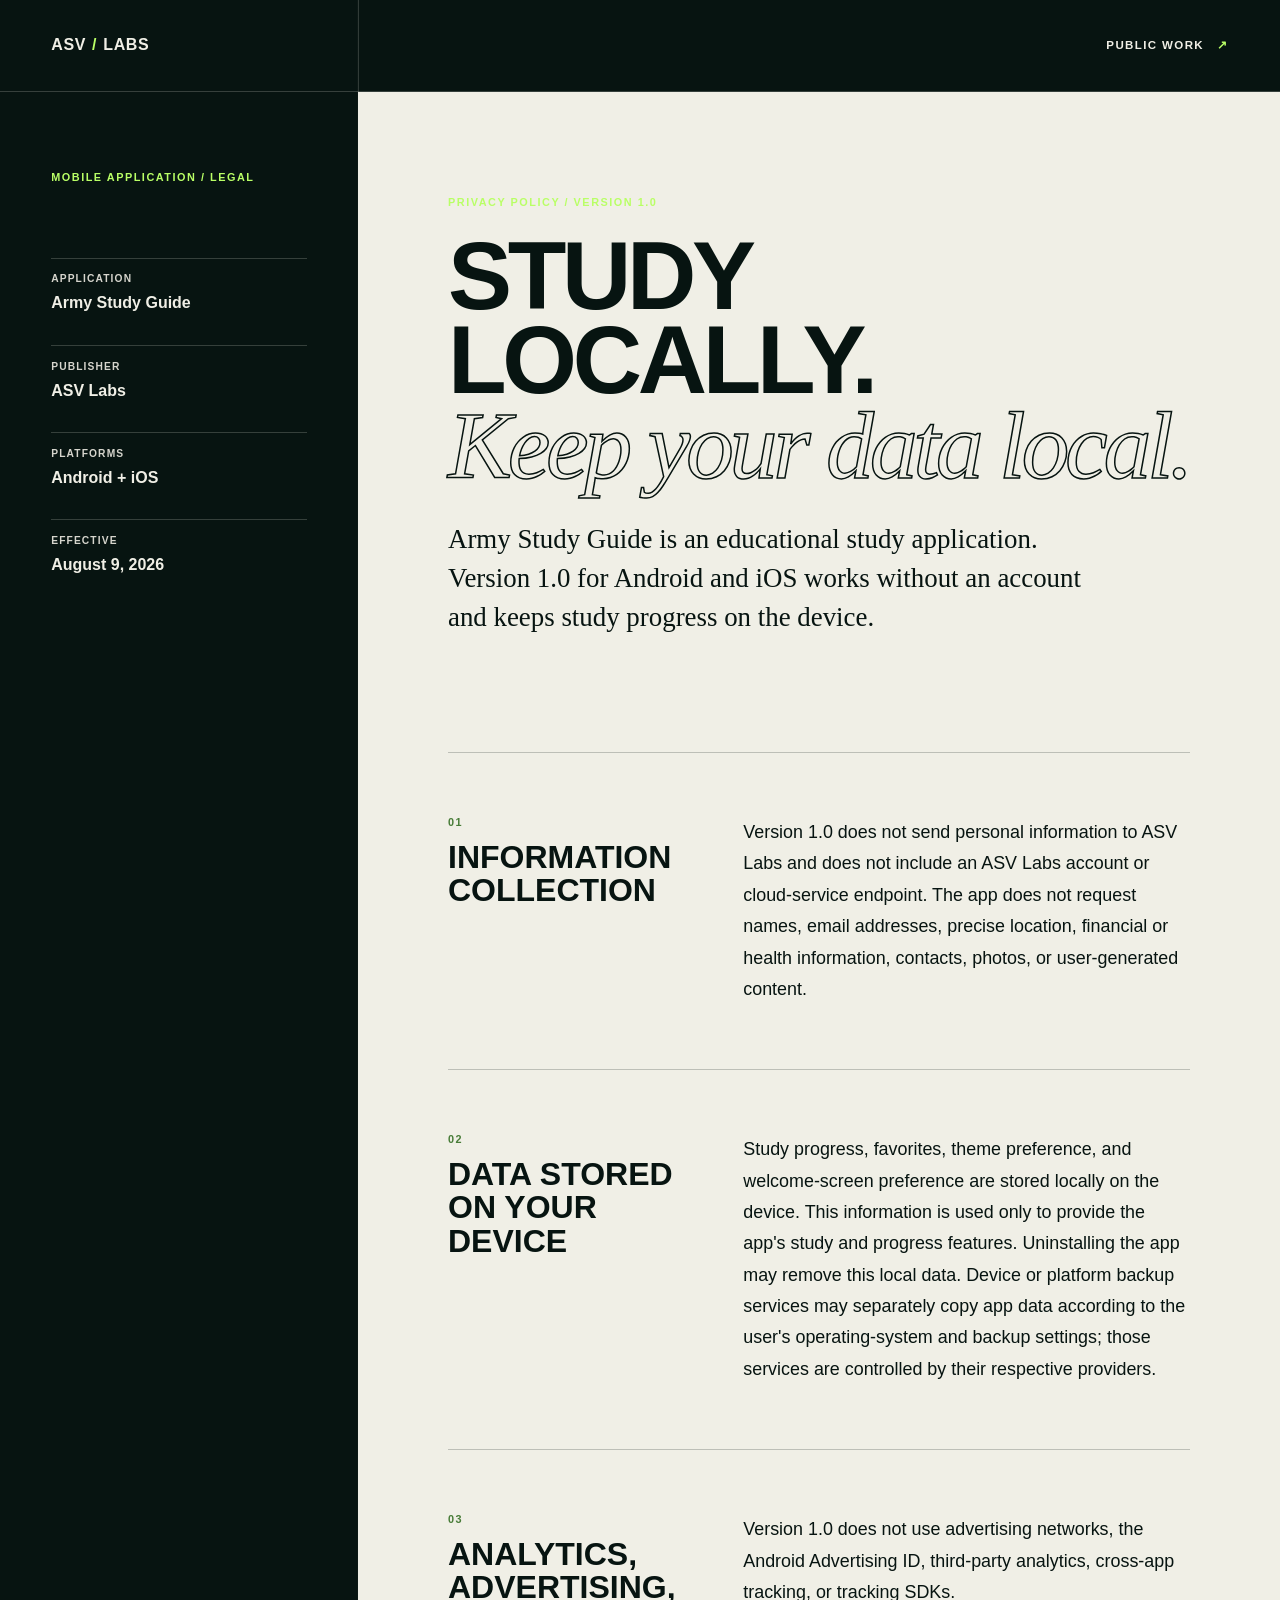
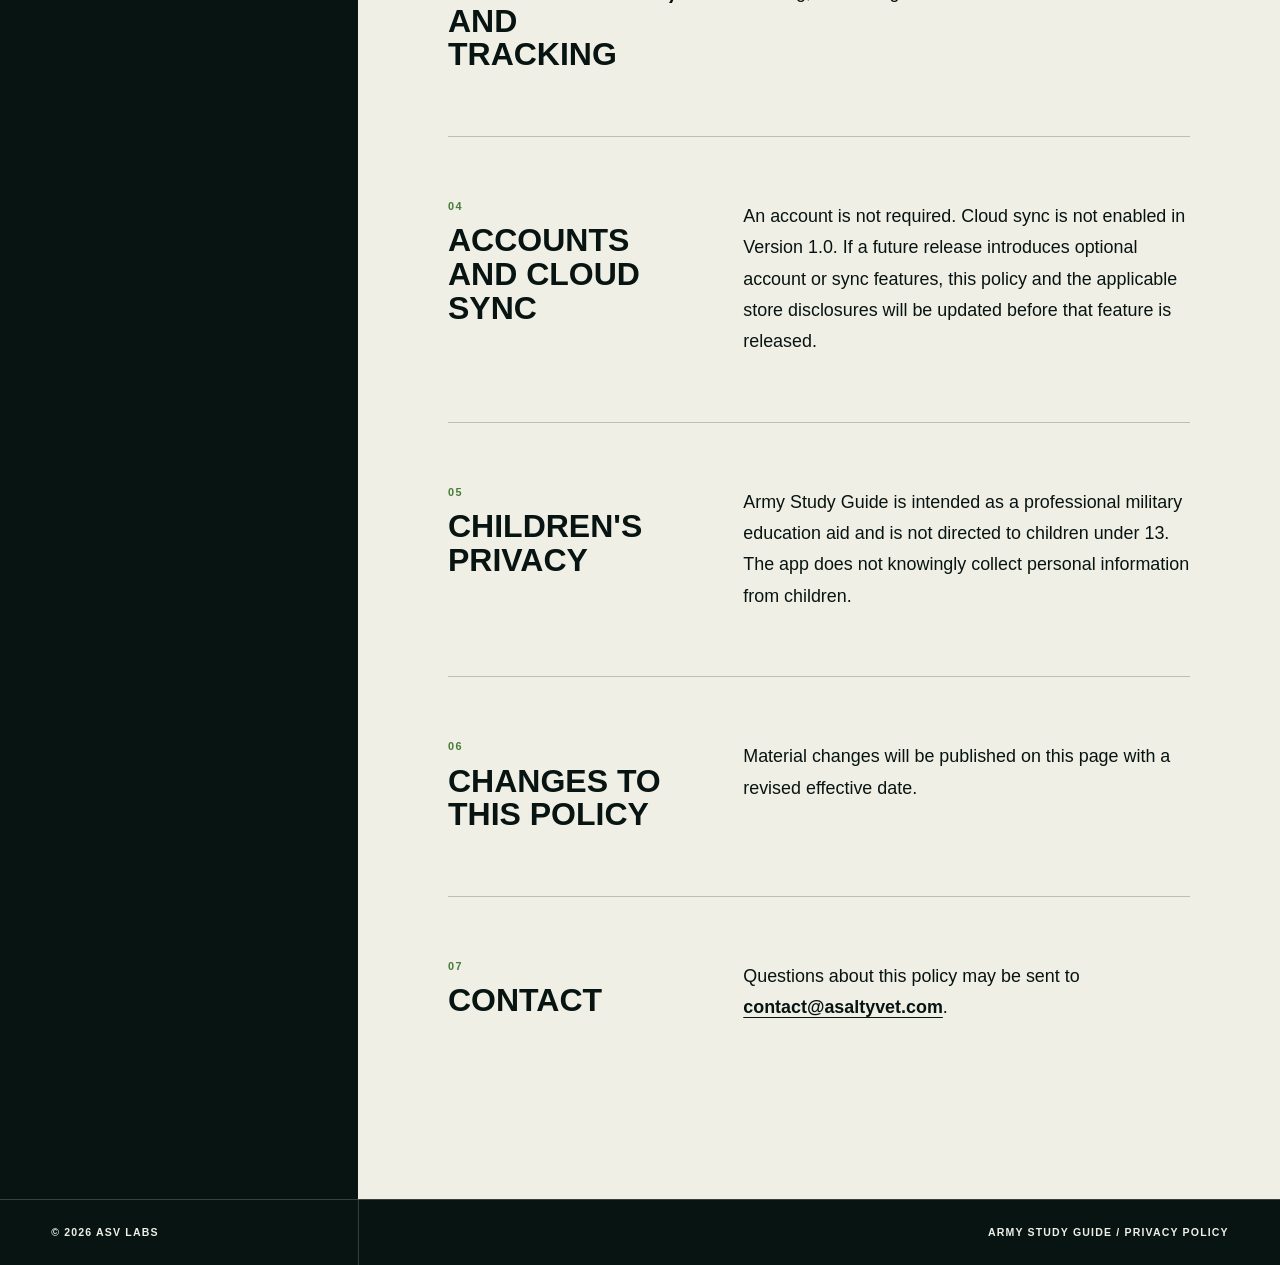
==== army-study-guide/privacy/index.html @ c25b20a5 "[verified] add Army Study Guide privacy policy" ====
<!doctype html>
<html lang="en">
  <head>
    <meta charset="utf-8" />
    <meta name="viewport" content="width=device-width, initial-scale=1" />
    <meta
      name="description"
      content="Privacy policy for the Army Study Guide mobile application by ASV Labs."
    />
    <meta name="theme-color" content="#071411" />
    <meta property="og:title" content="Army Study Guide — Privacy Policy" />
    <meta
      property="og:description"
      content="How the Army Study Guide mobile app handles study progress and personal data."
    />
    <meta property="og:type" content="website" />
    <meta
      property="og:url"
      content="https://asv-labs.github.io/army-study-guide/privacy/"
    />
    <title>Army Study Guide — Privacy Policy</title>
    <link
      rel="canonical"
      href="https://asv-labs.github.io/army-study-guide/privacy/"
    />
    <link rel="icon" href="../../assets/mark.svg" type="image/svg+xml" />
    <link rel="stylesheet" href="../../assets/styles.css" />
    <link rel="stylesheet" href="../../assets/policy.css" />
  </head>
  <body class="policy-page">
    <a class="skip-link" href="#policy">Skip to policy</a>

    <header class="policy-header">
      <a class="wordmark" href="/" aria-label="ASV Labs home">
        <span>ASV</span><b>/</b><span>LABS</span>
      </a>
      <a class="policy-header__back" href="/">Public work <span aria-hidden="true">↗</span></a>
    </header>

    <main class="policy-shell" id="policy">
      <aside class="policy-rail" aria-label="Document details">
        <p class="policy-kicker">Mobile application / Legal</p>
        <dl>
          <div>
            <dt>Application</dt>
            <dd>Army Study Guide</dd>
          </div>
          <div>
            <dt>Publisher</dt>
            <dd>ASV Labs</dd>
          </div>
          <div>
            <dt>Platforms</dt>
            <dd>Android + iOS</dd>
          </div>
          <div>
            <dt>Effective</dt>
            <dd>August 9, 2026</dd>
          </div>
        </dl>
      </aside>

      <article class="policy-document">
        <header>
          <p class="policy-kicker">Privacy policy / Version 1.0</p>
          <h1>Study locally.<br /><em>Keep your data local.</em></h1>
          <p class="policy-lead">
            Army Study Guide is an educational study application. Version 1.0 for Android and
            iOS works without an account and keeps study progress on the device.
          </p>
        </header>

        <section aria-labelledby="collection">
          <h2 id="collection"><span>01</span> Information collection</h2>
          <p>
            Version 1.0 does not send personal information to ASV Labs and does not include an
            ASV Labs account or cloud-service endpoint. The app does not request names, email
            addresses, precise location, financial or health information, contacts, photos, or
            user-generated content.
          </p>
        </section>

        <section aria-labelledby="local-data">
          <h2 id="local-data"><span>02</span> Data stored on your device</h2>
          <p>
            Study progress, favorites, theme preference, and welcome-screen preference are
            stored locally on the device. This information is used only to provide the app's
            study and progress features. Uninstalling the app may remove this local data. Device
            or platform backup services may separately copy app data according to the user's
            operating-system and backup settings; those services are controlled by their
            respective providers.
          </p>
        </section>

        <section aria-labelledby="services">
          <h2 id="services"><span>03</span> Analytics, advertising, and tracking</h2>
          <p>
            Version 1.0 does not use advertising networks, the Android Advertising ID,
            third-party analytics, cross-app tracking, or tracking SDKs.
          </p>
        </section>

        <section aria-labelledby="accounts">
          <h2 id="accounts"><span>04</span> Accounts and cloud sync</h2>
          <p>
            An account is not required. Cloud sync is not enabled in Version 1.0. If a future
            release introduces optional account or sync features, this policy and the applicable
            store disclosures will be updated before that feature is released.
          </p>
        </section>

        <section aria-labelledby="children">
          <h2 id="children"><span>05</span> Children's privacy</h2>
          <p>
            Army Study Guide is intended as a professional military education aid and is not
            directed to children under 13. The app does not knowingly collect personal
            information from children.
          </p>
        </section>

        <section aria-labelledby="changes">
          <h2 id="changes"><span>06</span> Changes to this policy</h2>
          <p>
            Material changes will be published on this page with a revised effective date.
          </p>
        </section>

        <section aria-labelledby="contact">
          <h2 id="contact"><span>07</span> Contact</h2>
          <p>
            Questions about this policy may be sent to
            <a href="mailto:contact@asaltyvet.com">contact@asaltyvet.com</a>.
          </p>
        </section>
      </article>
    </main>

    <footer class="policy-footer">
      <p>© 2026 ASV Labs</p>
      <p>Army Study Guide / Privacy policy</p>
    </footer>
  </body>
</html>
---- assets/styles.css ----
:root {
  --ink: #071411;
  --ink-soft: #10231e;
  --paper: #f0efe6;
  --paper-dim: #d6d5cd;
  --signal: #b9ff66;
  --line-dark: rgba(7, 20, 17, 0.22);
  --line-light: rgba(240, 239, 230, 0.2);
  --display: "Avenir Next Condensed", "Arial Narrow", "Helvetica Neue", Arial, sans-serif;
  --body: "Avenir Next", "Segoe UI", Helvetica, Arial, sans-serif;
  --serif: "Iowan Old Style", "Baskerville", "Times New Roman", serif;
  --ease: cubic-bezier(0.22, 1, 0.36, 1);
}

* {
  box-sizing: border-box;
}

html {
  scroll-behavior: smooth;
}

body {
  margin: 0;
  overflow-x: hidden;
  color: var(--paper);
  background: var(--ink);
  font-family: var(--body);
  font-size: 16px;
  line-height: 1.55;
  text-rendering: optimizeLegibility;
}

a {
  color: inherit;
  text-decoration-thickness: 1px;
  text-underline-offset: 0.24em;
}

a:hover {
  text-decoration-color: var(--signal);
}

img {
  display: block;
  max-width: 100%;
}

.skip-link {
  position: fixed;
  z-index: 100;
  top: 0.75rem;
  left: 0.75rem;
  padding: 0.7rem 1rem;
  color: var(--ink);
  background: var(--signal);
  transform: translateY(-180%);
  transition: transform 180ms ease;
}

.skip-link:focus {
  transform: translateY(0);
}

:focus-visible {
  outline: 2px solid var(--signal);
  outline-offset: 4px;
}

.site-header {
  position: absolute;
  z-index: 20;
  top: 0;
  left: 0;
  display: grid;
  width: 100%;
  min-height: 5.75rem;
  grid-template-columns: minmax(160px, 1fr) auto minmax(160px, 1fr);
  align-items: center;
  padding: 0 3vw;
  border-bottom: 1px solid var(--line-light);
  font-size: 0.73rem;
  font-weight: 650;
  letter-spacing: 0.12em;
  text-transform: uppercase;
}

.wordmark {
  display: inline-flex;
  width: max-content;
  align-items: center;
  gap: 0.38em;
  font-family: var(--display);
  font-size: 1rem;
  font-weight: 800;
  letter-spacing: 0.04em;
  text-decoration: none;
}

.wordmark b {
  color: var(--signal);
  font-weight: inherit;
}

.site-header nav {
  display: flex;
  gap: clamp(1.4rem, 3vw, 3.4rem);
}

.site-header nav a,
.header-github {
  text-decoration: none;
}

.site-header nav a:hover,
.header-github:hover {
  color: var(--signal);
}

.header-github {
  justify-self: end;
}

.header-github span {
  margin-left: 0.55em;
  color: var(--signal);
}

.pointer-field {
  position: fixed;
  z-index: 5;
  inset: 0;
  overflow: hidden;
  pointer-events: none;
  opacity: 0;
  transition: opacity 500ms ease;
}

.pointer-field.is-active {
  opacity: 1;
}

.pointer-field__x,
.pointer-field__y,
.pointer-field__dot {
  position: absolute;
  top: 0;
  left: 0;
}

.pointer-field__x {
  width: 100vw;
  height: 1px;
  background: rgba(185, 255, 102, 0.11);
  transform: translateY(var(--pointer-y, -100px));
}

.pointer-field__y {
  width: 1px;
  height: 100vh;
  background: rgba(185, 255, 102, 0.11);
  transform: translateX(var(--pointer-x, -100px));
}

.pointer-field__dot {
  width: 7px;
  height: 7px;
  margin: -3px 0 0 -3px;
  border-radius: 50%;
  background: var(--signal);
  transform: translate(var(--pointer-x, -100px), var(--pointer-y, -100px));
}

.hero {
  position: relative;
  display: grid;
  min-height: 100svh;
  grid-template-columns: minmax(0, 1.85fr) minmax(280px, 0.62fr);
  gap: clamp(3rem, 8vw, 9rem);
  align-items: end;
  padding: clamp(9rem, 15vh, 12rem) 3vw 3.5rem;
  overflow: hidden;
}

.hero::before {
  position: absolute;
  top: 5.75rem;
  bottom: 0;
  left: 68.5%;
  width: 1px;
  content: "";
  background: var(--line-light);
}

.hero__copy {
  position: relative;
  z-index: 8;
  min-width: 0;
}

.eyebrow {
  display: flex;
  max-width: 57rem;
  justify-content: space-between;
  gap: 2rem;
  margin: 0 0 clamp(3rem, 8vh, 6rem);
  padding-bottom: 0.8rem;
  border-bottom: 1px solid var(--line-light);
  font-size: 0.69rem;
  font-weight: 650;
  letter-spacing: 0.14em;
  text-transform: uppercase;
}

.hero h1 {
  max-width: 18ch;
  margin: 0;
  font-family: var(--display);
  font-size: clamp(4.4rem, 8.2vw, 9rem);
  font-stretch: condensed;
  font-weight: 750;
  letter-spacing: -0.055em;
  line-height: 0.84;
  text-transform: uppercase;
}

.hero h1 em {
  display: block;
  color: var(--signal);
  font-family: var(--serif);
  font-size: 0.85em;
  font-weight: 400;
  letter-spacing: -0.045em;
  line-height: 1;
  text-transform: none;
}

.hero__dek {
  max-width: 42rem;
  margin: clamp(2.5rem, 5vh, 4rem) 0 2.2rem;
  color: var(--paper-dim);
  font-size: clamp(1.05rem, 1.35vw, 1.32rem);
}

.text-action {
  display: inline-flex;
  min-height: 44px;
  align-items: center;
  gap: 1.2rem;
  font-size: 0.73rem;
  font-weight: 700;
  letter-spacing: 0.12em;
  text-decoration: none;
  text-transform: uppercase;
}

.text-action span {
  color: var(--signal);
  font-size: 1.2rem;
  transition: transform 280ms var(--ease);
}

.text-action:hover span {
  transform: translate(4px, -4px);
}

.hero > .hero__copy > .text-action span {
  transform: none;
}

.hero > .hero__copy > .text-action:hover span {
  transform: translateY(5px);
}

.field-note {
  position: relative;
  z-index: 8;
  align-self: end;
  padding: 1.2rem 0 0;
  border-top: 1px solid var(--line-light);
}

.field-note__index,
.field-note__label {
  color: var(--signal);
  font-size: 0.65rem;
  font-weight: 700;
  letter-spacing: 0.14em;
  text-transform: uppercase;
}

.field-note__body {
  margin: clamp(2rem, 6vh, 4rem) 0;
}

.field-note__body p:last-child {
  max-width: 26rem;
  margin: 1rem 0 0;
  color: var(--paper-dim);
  font-size: 0.95rem;
}

.field-note__status {
  display: flex;
  min-height: 44px;
  align-items: center;
  gap: 0.75rem;
  border-top: 1px solid var(--line-light);
  font-size: 0.72rem;
  letter-spacing: 0.08em;
  text-transform: uppercase;
}

.status-dot {
  width: 8px;
  height: 8px;
  border-radius: 50%;
  background: var(--signal);
  box-shadow: 0 0 0 5px rgba(185, 255, 102, 0.1);
}

.section-rail {
  display: grid;
  grid-template-columns: 1fr 1fr auto;
  gap: 2rem;
  padding: 1rem 3vw;
  border-top: 1px solid var(--line-light);
  border-bottom: 1px solid var(--line-light);
  font-size: 0.65rem;
  font-weight: 700;
  letter-spacing: 0.14em;
  text-transform: uppercase;
}

.section-rail--dark {
  border-color: var(--line-dark);
}

.section-rail span:nth-child(2) {
  text-align: center;
}

.featured {
  position: relative;
  z-index: 10;
  color: var(--ink);
  background: var(--paper);
}

.featured__layout {
  display: grid;
  min-height: 100svh;
  grid-template-columns: minmax(300px, 0.74fr) minmax(0, 1.26fr);
  gap: clamp(3rem, 6vw, 7rem);
  align-items: center;
  padding: clamp(4rem, 10vh, 8rem) 3vw;
}

.project-kicker {
  margin: 0 0 2rem;
  color: #3d5049;
  font-size: 0.68rem;
  font-weight: 700;
  letter-spacing: 0.13em;
  text-transform: uppercase;
}

.featured h2 {
  max-width: 7ch;
  margin: 0;
  font-family: var(--display);
  font-size: clamp(4.4rem, 8vw, 8rem);
  font-weight: 780;
  letter-spacing: -0.055em;
  line-height: 0.82;
  text-transform: uppercase;
}

.featured__lead {
  max-width: 34rem;
  margin: 2.4rem 0;
  font-size: clamp(1.05rem, 1.25vw, 1.25rem);
}

.fact-list {
  margin: 2.4rem 0;
  border-top: 1px solid var(--line-dark);
}

.fact-list > div {
  display: grid;
  grid-template-columns: 8rem 1fr;
  gap: 1rem;
  padding: 0.82rem 0;
  border-bottom: 1px solid var(--line-dark);
  font-size: 0.78rem;
}

.fact-list dt {
  color: #55665f;
  font-size: 0.63rem;
  font-weight: 700;
  letter-spacing: 0.1em;
  text-transform: uppercase;
}

.fact-list dd {
  margin: 0;
}

.action-row {
  display: flex;
  flex-wrap: wrap;
  gap: 1rem 2rem;
  align-items: center;
}

.button {
  display: inline-flex;
  min-height: 50px;
  align-items: center;
  justify-content: space-between;
  gap: 3rem;
  padding: 0.8rem 1rem;
  font-size: 0.69rem;
  font-weight: 700;
  letter-spacing: 0.1em;
  text-decoration: none;
  text-transform: uppercase;
}

.button--dark {
  color: var(--paper);
  background: var(--ink);
}

.button--dark:hover {
  color: var(--signal);
}

.text-action--dark {
  color: var(--ink);
}

.featured__media {
  margin: 0;
}

.featured__media img {
  width: 100%;
  aspect-ratio: 16 / 10;
  object-fit: cover;
  border: 1px solid var(--line-dark);
  box-shadow: 1.4rem 1.4rem 0 var(--ink);
}

.featured__media figcaption {
  display: flex;
  justify-content: space-between;
  gap: 1rem;
  margin-top: 1.8rem;
  color: #4a5a54;
  font-size: 0.68rem;
  letter-spacing: 0.06em;
  text-transform: uppercase;
}

.ledger {
  position: relative;
  z-index: 10;
  padding-bottom: clamp(5rem, 10vh, 9rem);
  background: var(--ink);
}

.ledger__heading {
  display: grid;
  grid-template-columns: minmax(0, 1.4fr) minmax(280px, 0.6fr);
  gap: clamp(3rem, 9vw, 10rem);
  align-items: end;
  padding: clamp(4rem, 11vh, 9rem) 3vw clamp(3rem, 8vh, 6rem);
}

.ledger h2,
.closing h2 {
  margin: 0;
  font-family: var(--display);
  font-size: clamp(3.5rem, 7vw, 7.6rem);
  font-weight: 760;
  letter-spacing: -0.052em;
  line-height: 0.86;
  text-transform: uppercase;
}

.ledger__heading > div {
  max-width: 29rem;
  color: var(--paper-dim);
  font-size: 0.92rem;
}

.sync-status {
  margin-top: 1.4rem;
  color: var(--signal);
  font-size: 0.67rem;
  letter-spacing: 0.08em;
  text-transform: uppercase;
}

.repo-list {
  margin: 0;
  padding: 0 3vw;
  list-style: none;
}

.repo-row {
  position: relative;
  display: grid;
  min-height: 11rem;
  grid-template-columns: 4rem minmax(260px, 1.2fr) minmax(360px, 0.8fr) 3rem;
  gap: 1.5rem;
  align-items: center;
  border-top: 1px solid var(--line-light);
  transition:
    color 240ms var(--ease),
    background-color 240ms var(--ease),
    padding 240ms var(--ease);
}

.repo-row:last-child {
  border-bottom: 1px solid var(--line-light);
}

.repo-row:hover,
.repo-row:focus-within {
  padding-right: 1.25rem;
  padding-left: 1.25rem;
  color: var(--ink);
  background: var(--signal);
}

.repo-row__index {
  align-self: start;
  padding-top: 2rem;
  color: var(--signal);
  font-family: var(--serif);
  font-style: italic;
}

.repo-row:hover .repo-row__index,
.repo-row:focus-within .repo-row__index {
  color: var(--ink);
}

.repo-row__identity h3 {
  margin: 0;
  font-family: var(--display);
  font-size: clamp(2rem, 3.2vw, 3.8rem);
  font-weight: 730;
  letter-spacing: -0.035em;
  line-height: 1;
}

.repo-row__identity h3 a {
  text-decoration: none;
}

.repo-row__identity p {
  max-width: 42rem;
  margin: 0.9rem 0 0;
  color: var(--paper-dim);
  font-size: 0.88rem;
}

.repo-row:hover .repo-row__identity p,
.repo-row:focus-within .repo-row__identity p {
  color: rgba(7, 20, 17, 0.74);
}

.repo-row__meta {
  display: grid;
  grid-template-columns: 1.2fr 0.8fr 1fr;
  gap: 1rem;
  margin: 0;
}

.repo-row__meta dt {
  margin-bottom: 0.4rem;
  color: #81918b;
  font-size: 0.59rem;
  font-weight: 700;
  letter-spacing: 0.1em;
  text-transform: uppercase;
}

.repo-row:hover .repo-row__meta dt,
.repo-row:focus-within .repo-row__meta dt {
  color: rgba(7, 20, 17, 0.62);
}

.repo-row__meta dd {
  display: flex;
  align-items: center;
  gap: 0.45rem;
  margin: 0;
  font-size: 0.75rem;
}

.meta-dot {
  width: 7px;
  height: 7px;
  border: 1px solid currentColor;
  border-radius: 50%;
  background: var(--signal);
}

.meta-dot--javascript {
  background: #f1e05a;
}

.meta-dot--typescript {
  background: #3178c6;
}

.repo-row__open {
  display: grid;
  width: 44px;
  height: 44px;
  place-items: center;
  border: 1px solid var(--line-light);
  border-radius: 50%;
  color: var(--signal);
  font-size: 1.15rem;
  text-decoration: none;
}

.repo-row:hover .repo-row__open,
.repo-row:focus-within .repo-row__open {
  border-color: var(--ink);
  color: var(--ink);
}

.closing {
  position: relative;
  z-index: 10;
  min-height: 84svh;
  padding: clamp(4rem, 10vh, 8rem) 3vw;
  color: var(--ink);
  background: var(--signal);
}

.closing .eyebrow {
  border-color: rgba(7, 20, 17, 0.3);
}

.closing h2 {
  max-width: 13ch;
  font-size: clamp(4rem, 8vw, 9rem);
}

.closing > a {
  display: inline-flex;
  min-height: 54px;
  align-items: center;
  gap: 2rem;
  margin-top: clamp(3rem, 9vh, 7rem);
  padding-bottom: 0.4rem;
  border-bottom: 2px solid var(--ink);
  font-size: 0.75rem;
  font-weight: 750;
  letter-spacing: 0.12em;
  text-decoration: none;
  text-transform: uppercase;
}

.closing > a span {
  font-size: 1.25rem;
  transition: transform 280ms var(--ease);
}

.closing > a:hover span {
  transform: translate(5px, -5px);
}

.site-footer {
  position: relative;
  z-index: 10;
  display: grid;
  grid-template-columns: 1fr auto 1fr;
  gap: 2rem;
  align-items: center;
  min-height: 8rem;
  padding: 1.5rem 3vw;
  background: var(--ink);
  font-size: 0.67rem;
  letter-spacing: 0.09em;
  text-transform: uppercase;
}

.site-footer p {
  margin: 0;
}

.site-footer p:last-child {
  justify-self: end;
}

@media (max-width: 980px) {
  .site-header {
    grid-template-columns: 1fr auto;
  }

  .site-header nav {
    display: none;
  }

  .hero {
    min-height: auto;
    grid-template-columns: minmax(0, 1fr);
    gap: 4rem;
    padding-top: 10rem;
  }

  .hero::before {
    display: none;
  }

  .hero h1 {
    max-width: 13ch;
    font-size: clamp(4.2rem, 11vw, 7rem);
  }

  .field-note {
    display: grid;
    grid-template-columns: 7rem 1fr;
    gap: 1rem;
  }

  .field-note__body {
    margin: 0;
  }

  .field-note__status {
    grid-column: 1 / -1;
    margin-top: 1rem;
  }

  .featured__layout {
    min-height: auto;
    grid-template-columns: 1fr;
  }

  .featured__copy {
    display: grid;
    grid-template-columns: 1fr 1fr;
    column-gap: 3rem;
  }

  .project-kicker,
  .featured h2,
  .featured__lead {
    grid-column: 1 / -1;
  }

  .ledger__heading {
    grid-template-columns: 1fr;
    align-items: start;
  }

  .repo-row {
    grid-template-columns: 3rem minmax(0, 1fr) 3rem;
  }

  .repo-row__meta {
    grid-column: 2;
    grid-template-columns: repeat(3, 1fr);
    padding-bottom: 1.6rem;
  }

  .repo-row__open {
    grid-column: 3;
    grid-row: 1 / span 2;
  }
}

@media (max-width: 620px) {
  .pointer-field {
    display: none;
  }

  .site-header {
    min-height: 4.6rem;
    padding-right: 1.1rem;
    padding-left: 1.1rem;
  }

  .header-github {
    min-height: 44px;
    display: flex;
    align-items: center;
  }

  .hero {
    padding: 8.5rem 1.1rem 2.4rem;
  }

  .eyebrow {
    margin-bottom: 2.6rem;
  }

  .eyebrow span:last-child {
    text-align: right;
  }

  .hero h1 {
    max-width: 100%;
    overflow-wrap: normal;
    font-size: clamp(3rem, 12.8vw, 4.2rem);
    letter-spacing: -0.065em;
    line-height: 0.86;
  }

  .hero__dek {
    margin-top: 2.3rem;
    font-size: 1rem;
  }

  .field-note {
    grid-template-columns: 1fr;
  }

  .field-note__body {
    padding-top: 1.5rem;
    border-top: 1px solid var(--line-light);
  }

  .section-rail {
    grid-template-columns: 1fr auto;
    padding-right: 1.1rem;
    padding-left: 1.1rem;
  }

  .section-rail span:nth-child(2) {
    display: none;
  }

  .featured__layout {
    display: flex;
    flex-direction: column;
    gap: 3rem;
    padding: 4rem 1.1rem;
  }

  .featured__copy {
    display: block;
  }

  .featured h2 {
    font-size: clamp(3.8rem, 18vw, 5.6rem);
  }

  .fact-list > div {
    grid-template-columns: 6.5rem 1fr;
  }

  .featured__media {
    order: -1;
  }

  .featured__media img {
    aspect-ratio: 4 / 3;
    box-shadow: 0.65rem 0.65rem 0 var(--ink);
  }

  .featured__media figcaption {
    display: block;
    line-height: 1.6;
  }

  .featured__media figcaption a {
    display: block;
    margin-top: 0.2rem;
  }

  .ledger__heading {
    padding: 4rem 1.1rem 3rem;
  }

  .ledger h2 {
    font-size: clamp(3.1rem, 15vw, 4.6rem);
  }

  .repo-list {
    padding: 0 1.1rem;
  }

  .repo-row {
    min-height: 0;
    grid-template-columns: 2rem minmax(0, 1fr) 44px;
    gap: 0.75rem;
    padding: 2rem 0;
  }

  .repo-row:hover,
  .repo-row:focus-within {
    margin: 0 -0.55rem;
    padding: 2rem 0.55rem;
  }

  .repo-row__index {
    padding-top: 0.3rem;
  }

  .repo-row__identity h3 {
    overflow-wrap: anywhere;
    font-size: clamp(1.9rem, 10vw, 2.7rem);
  }

  .repo-row__meta {
    grid-column: 2 / -1;
    grid-template-columns: 1fr;
    gap: 0.9rem;
    padding: 0.8rem 0 0;
  }

  .repo-row__meta div {
    display: grid;
    grid-template-columns: 5.5rem 1fr;
    gap: 0.6rem;
  }

  .repo-row__meta dt {
    margin: 0;
  }

  .repo-row__open {
    grid-column: 3;
    grid-row: 1;
  }

  .closing {
    min-height: 72svh;
    padding: 4rem 1.1rem;
  }

  .closing h2 {
    max-width: 10ch;
    font-size: clamp(3.5rem, 17vw, 5.4rem);
  }

  .site-footer {
    grid-template-columns: 1fr auto;
    padding: 2rem 1.1rem;
  }

  .site-footer > p:first-of-type {
    grid-column: 1 / -1;
    grid-row: 2;
  }
}

@media (prefers-reduced-motion: reduce) {
  html {
    scroll-behavior: auto;
  }

  *,
  *::before,
  *::after {
    scroll-behavior: auto !important;
    transition-duration: 0.01ms !important;
    animation-duration: 0.01ms !important;
    animation-iteration-count: 1 !important;
  }

  .pointer-field {
    display: none;
  }
}
---- assets/policy.css ----
.policy-page {
  min-height: 100vh;
  background:
    linear-gradient(90deg, transparent 0, transparent calc(28vw - 1px), var(--line-light) 28vw, transparent calc(28vw + 1px)),
    var(--ink);
}

.policy-header {
  display: flex;
  min-height: 5.75rem;
  align-items: center;
  justify-content: space-between;
  padding: 0 clamp(1.25rem, 4vw, 4.5rem);
  border-bottom: 1px solid var(--line-light);
}

.policy-header__back {
  font-size: 0.72rem;
  font-weight: 700;
  letter-spacing: 0.12em;
  text-decoration: none;
  text-transform: uppercase;
}

.policy-header__back span {
  margin-left: 0.55rem;
  color: var(--signal);
}

.policy-shell {
  display: grid;
  grid-template-columns: minmax(230px, 28vw) minmax(0, 1fr);
}

.policy-rail {
  position: sticky;
  top: 0;
  align-self: start;
  min-height: calc(100vh - 5.75rem);
  padding: clamp(2.5rem, 6vw, 6rem) clamp(1.25rem, 4vw, 4.5rem);
}

.policy-kicker {
  margin: 0;
  color: var(--signal);
  font-size: 0.68rem;
  font-weight: 700;
  letter-spacing: 0.14em;
  text-transform: uppercase;
}

.policy-rail dl {
  display: grid;
  gap: 1.8rem;
  margin: clamp(3rem, 8vh, 6rem) 0 0;
}

.policy-rail dl div {
  padding-top: 0.8rem;
  border-top: 1px solid var(--line-light);
}

.policy-rail dt {
  margin-bottom: 0.25rem;
  color: var(--paper-dim);
  font-size: 0.64rem;
  font-weight: 700;
  letter-spacing: 0.11em;
  text-transform: uppercase;
}

.policy-rail dd {
  margin: 0;
  font-family: var(--display);
  font-size: 1rem;
  font-weight: 720;
}

.policy-document {
  max-width: 76rem;
  padding: clamp(3rem, 8vw, 8rem) clamp(1.5rem, 7vw, 8rem) 7rem;
  color: var(--ink);
  background: var(--paper);
}

.policy-document > header {
  max-width: 58rem;
  padding-bottom: clamp(4rem, 9vw, 8rem);
}

.policy-document h1 {
  margin: 1.4rem 0 2rem;
  font-family: var(--display);
  font-size: clamp(3.2rem, 7.5vw, 7.8rem);
  font-weight: 820;
  letter-spacing: -0.045em;
  line-height: 0.88;
  text-transform: uppercase;
}

.policy-document h1 em {
  color: var(--ink);
  font-family: var(--serif);
  font-weight: 400;
  text-transform: none;
}

@supports (-webkit-text-stroke: 1.5px var(--ink)) {
  .policy-document h1 em {
    color: transparent;
    -webkit-text-stroke: 1.5px var(--ink);
  }
}

.policy-lead {
  max-width: 42rem;
  margin: 0;
  font-family: var(--serif);
  font-size: clamp(1.25rem, 2.1vw, 1.8rem);
  line-height: 1.45;
}

.policy-document section {
  display: grid;
  grid-template-columns: minmax(190px, 0.75fr) minmax(0, 1.45fr);
  gap: clamp(1.5rem, 5vw, 5rem);
  padding: clamp(2.3rem, 5vw, 4.5rem) 0;
  border-top: 1px solid var(--line-dark);
}

.policy-document h2 {
  margin: 0;
  font-family: var(--display);
  font-size: clamp(1.25rem, 2.5vw, 2rem);
  line-height: 1.05;
  text-transform: uppercase;
}

.policy-document h2 span {
  display: block;
  margin-bottom: 0.75rem;
  color: #487c38;
  font-size: 0.68rem;
  letter-spacing: 0.14em;
}

.policy-document section p {
  max-width: 46rem;
  margin: 0;
  font-size: clamp(1rem, 1.4vw, 1.15rem);
  line-height: 1.75;
}

.policy-document section a {
  font-weight: 700;
}

.policy-footer {
  display: flex;
  justify-content: space-between;
  gap: 1rem;
  padding: 1.5rem clamp(1.25rem, 4vw, 4.5rem);
  border-top: 1px solid var(--line-light);
  font-size: 0.66rem;
  font-weight: 700;
  letter-spacing: 0.11em;
  text-transform: uppercase;
}

.policy-footer p {
  margin: 0;
}

@media (max-width: 800px) {
  .policy-page {
    background: var(--ink);
  }

  .policy-shell {
    grid-template-columns: 1fr;
  }

  .policy-rail {
    position: static;
    min-height: auto;
    padding-bottom: 3rem;
  }

  .policy-rail dl {
    grid-template-columns: repeat(2, minmax(0, 1fr));
    margin-top: 2.5rem;
  }

  .policy-document {
    padding: 3.5rem 1.25rem 5rem;
  }

  .policy-document section {
    grid-template-columns: 1fr;
    gap: 1rem;
  }
}

@media (max-width: 480px) {
  .policy-header {
    min-height: 4.75rem;
  }

  .policy-header__back {
    font-size: 0.62rem;
  }

  .policy-rail dl {
    grid-template-columns: 1fr;
    gap: 1rem;
  }

  .policy-document h1 {
    font-size: clamp(2.75rem, 15vw, 4rem);
  }

  .policy-footer {
    flex-direction: column;
  }
}

@media (prefers-reduced-motion: reduce) {
  html {
    scroll-behavior: auto;
  }
}
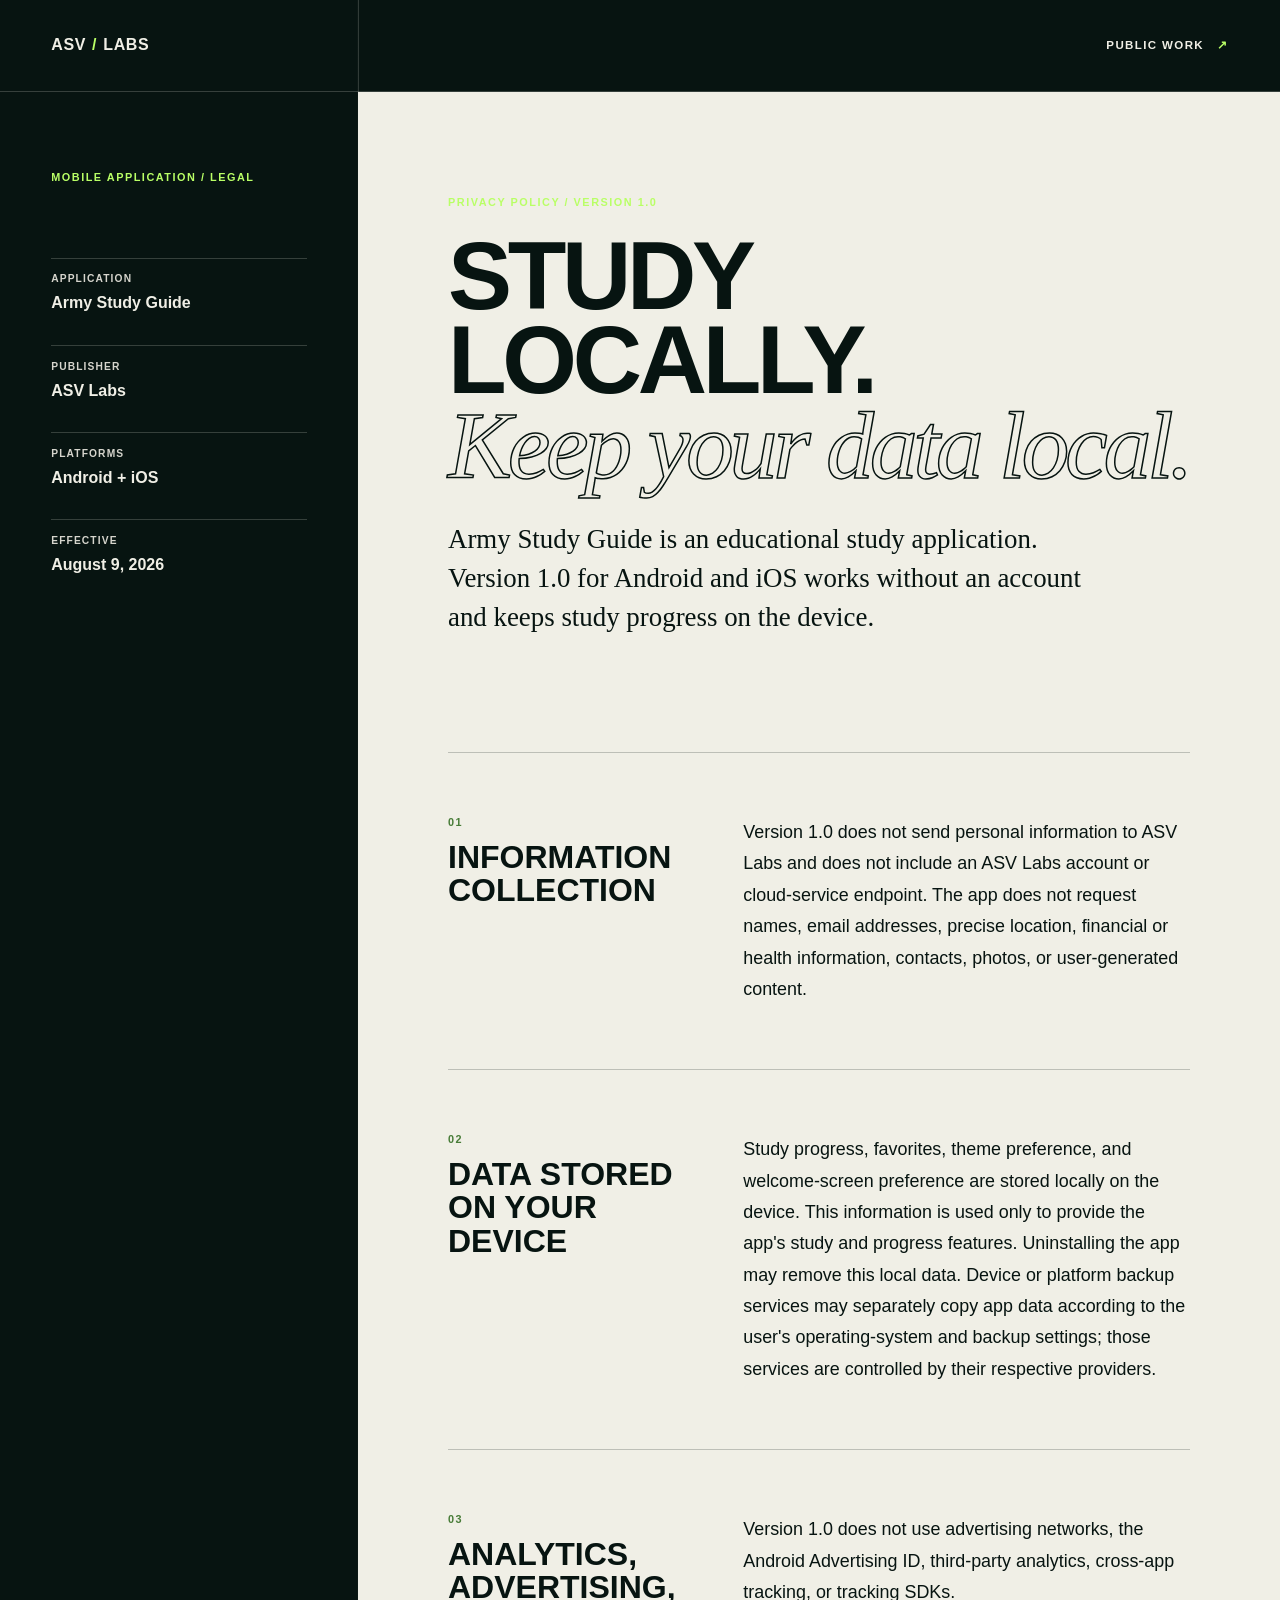
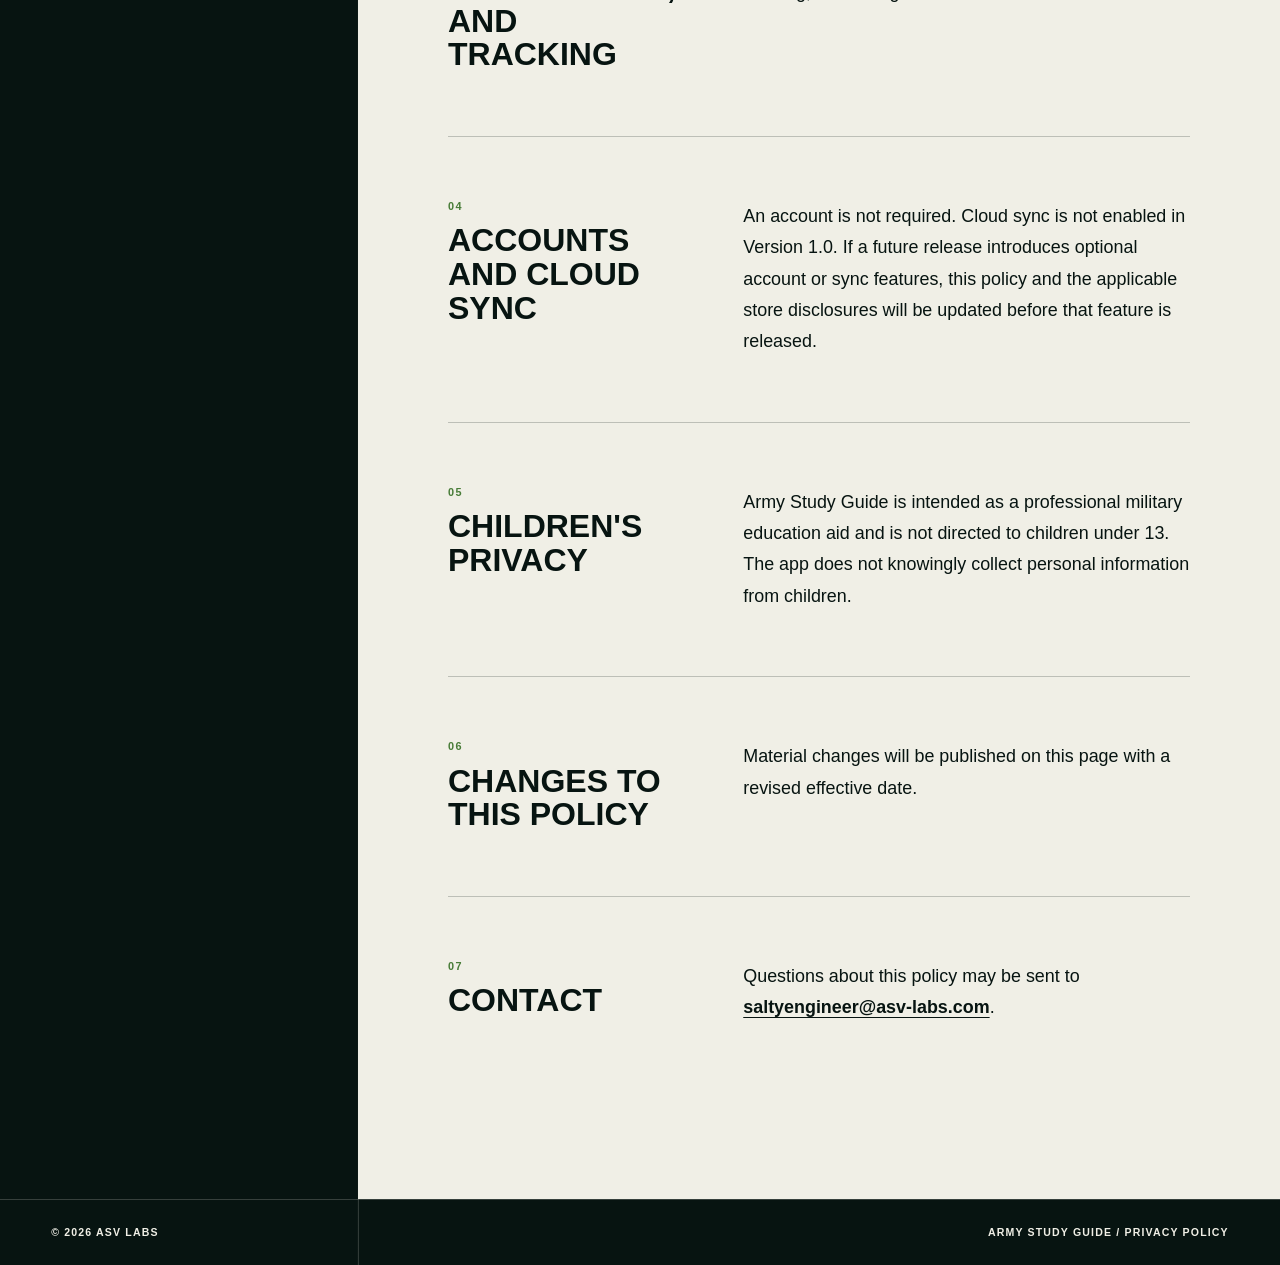
==== commit 7cf7990e: "[verified] use tested ASV Labs privacy contact" ====
--- a/army-study-guide/privacy/index.html
+++ b/army-study-guide/privacy/index.html
@@ -129,7 +129,7 @@
           <h2 id="contact"><span>07</span> Contact</h2>
           <p>
             Questions about this policy may be sent to
-            <a href="mailto:contact@asaltyvet.com">contact@asaltyvet.com</a>.
+            <a href="mailto:saltyengineer@asv-labs.com">saltyengineer@asv-labs.com</a>.
           </p>
         </section>
       </article>
